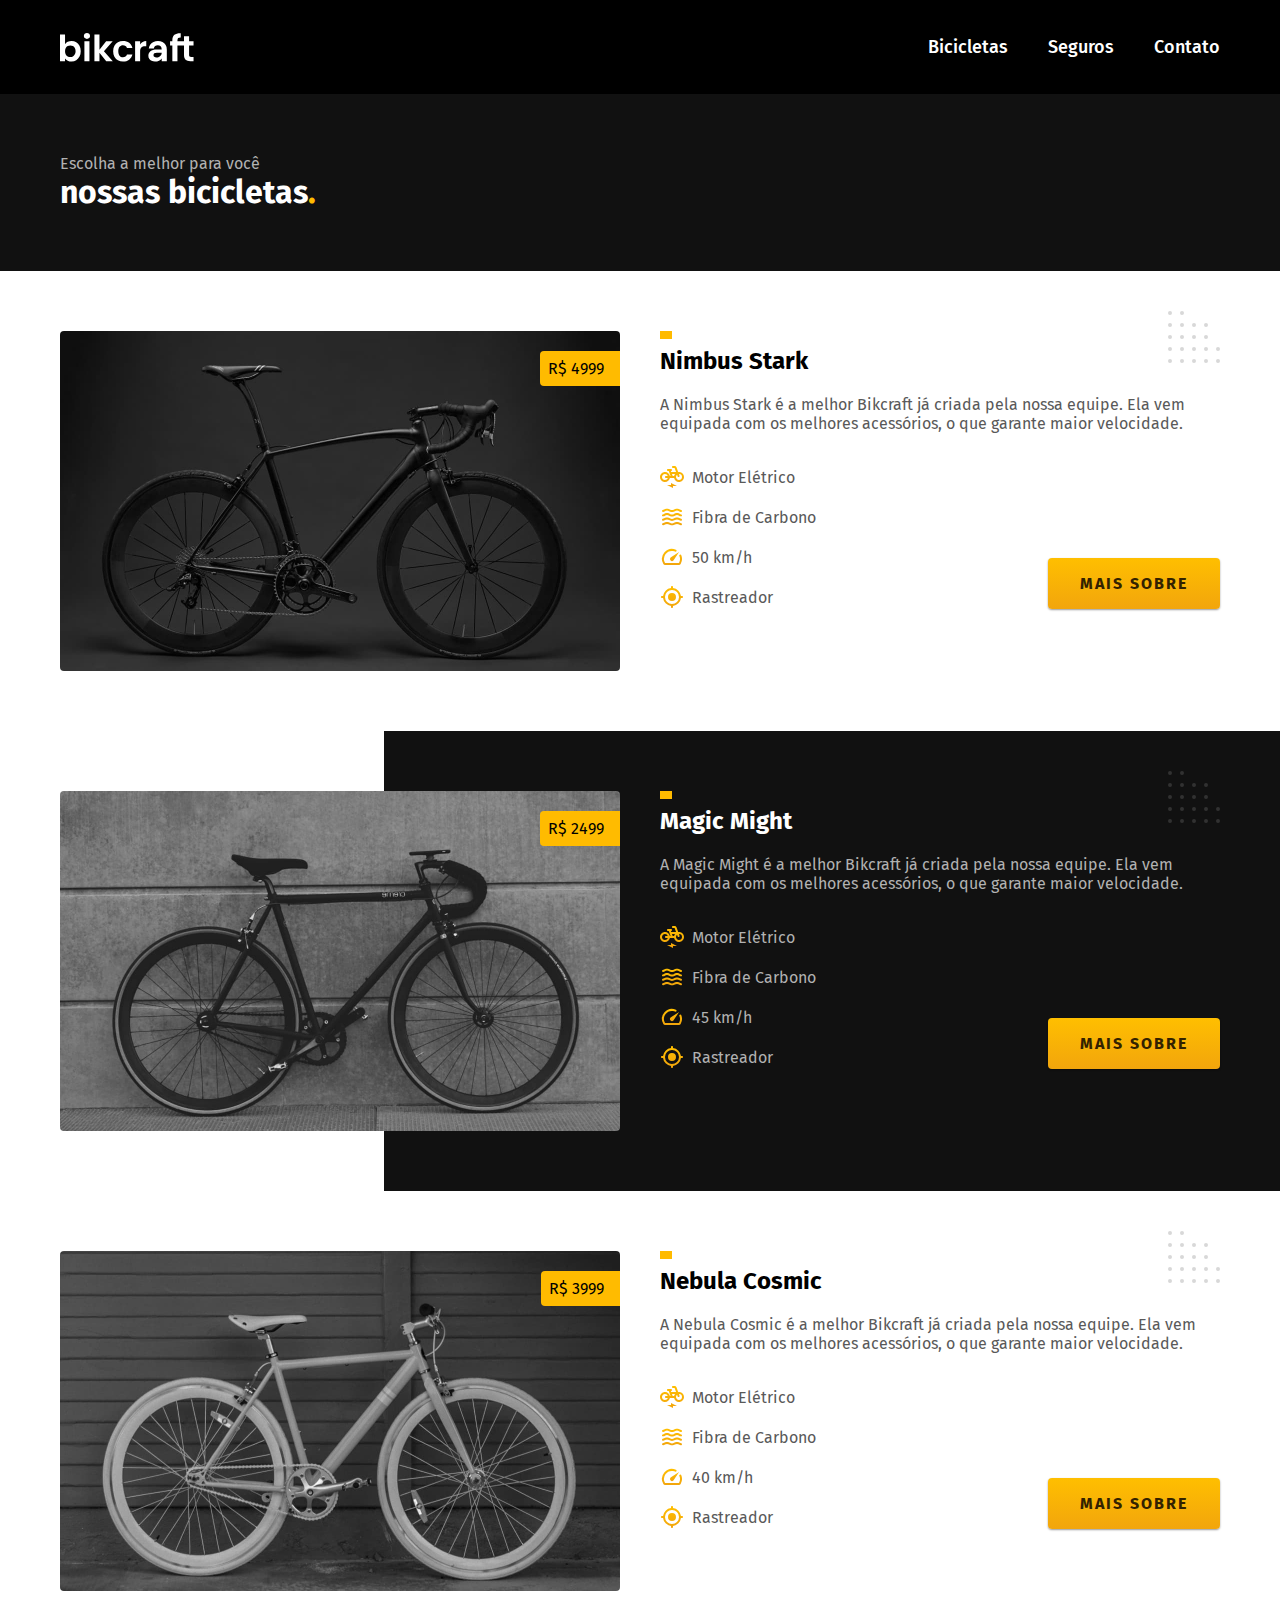
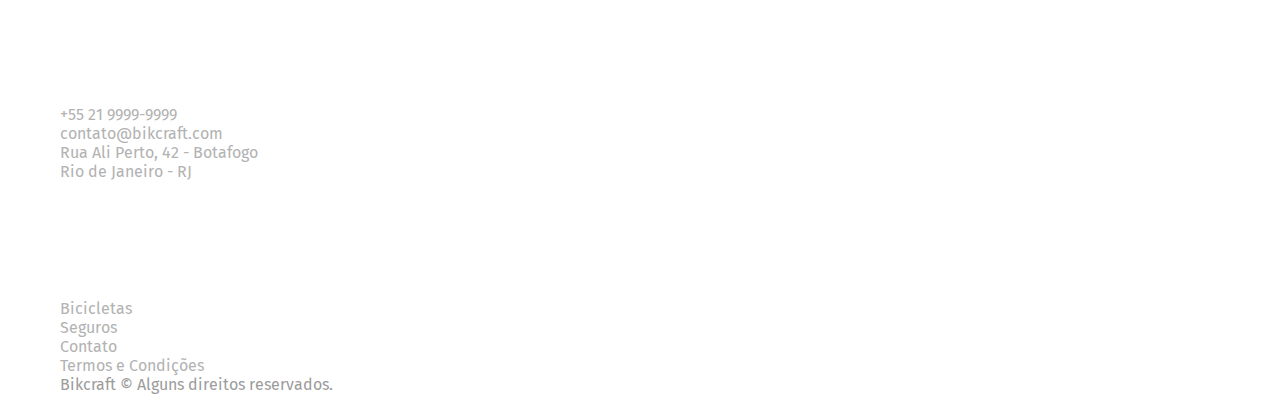
==== bicicletas.html @ 67ab9c45 "tudo" ====
<!DOCTYPE html>
<html lang="pt-br">

<head>
  <meta charset="UTF-8">
  <meta http-equiv="X-UA-Compatible" content="IE=edge">
  <meta name="viewport" content="width=device-width, initial-scale=1.0">
  <meta name="description" content="Bicicletas elétricas de alta precisão e qualidade,  feitas sob medida para o cliente. Explore o mundo na sua velocidade com a Bikcraft.">
  <link rel="icon" href="./img/favicon.svg" type="image/svg+xml">
  <link rel="preconnect" href="https://fonts.googleapis.com">
  <link rel="preconnect" href="https://fonts.gstatic.com" crossorigin>
  <link href="https://fonts.googleapis.com/css2?family=Fira+Sans:ital,wght@0,100;0,200;0,300;0,400;0,500;0,600;0,700;0,800;0,900;1,100;1,200;1,300;1,400;1,500;1,600;1,700;1,800;1,900&display=swap" rel="stylesheet">
  <link rel="preload" href="./css/style.css" as="style">
  <link rel="stylesheet" href="./css/style.css">
  <title>Bicicletas | Bikcraft</title>
</head>

<body id="bicicletas">
  <header class="header-bg">
    <div class="header container">
      <a href="./">
        <img src="./img/bikcraft.svg" alt="Bikcraft" width="136" height="32">
      </a>
      <nav aria-label="primaria">
        <ul class="header-menu font-1-m cor-0">
          <li><a href="./bicicletas.html">Bicicletas</a></li>
          <li><a href="./seguros.html">Seguros</a></li>
          <li><a href="./contato.html">Contato</a></li>
        </ul>
      </nav>
    </div>
  </header>

  <main>
    <div class="titulo-bg">
      <div class="container">
        <p class="font-2-l-b cor-5">Escolha a melhor para você</p>
        <h1 class="font-1-xxl cor-0">nossas bicicletas<span class="cor-p1">.</span></h1>
      </div>
    </div>


    <div class="bicicletas container">
      <div class="bicicletas-imagem">
        <img src="./img/bicicletas/nimbus.jpg" alt="Bicicleta preta">
        <span class="font-2-m cor-12">R$ 4999</span>
      </div>
      <div class="bicicletas-conteudo">
        <h2 class="font-1-xl">Nimbus Stark</h2>
        <p class="font-2-s cor-8">A Nimbus Stark é a melhor Bikcraft já criada pela nossa equipe. Ela vem equipada com os melhores acessórios, o que garante maior velocidade.</p>
        <ul class="font-1-m cor-8">
          <li><img src="./img/icones/eletrica.svg" alt=""><span>Motor Elétrico</span></li>
          <li><img src="./img/icones/carbono.svg" alt=""><span>Fibra de Carbono</span></li>
          <li><img src="./img/icones/velocidade.svg" alt=""><span>50 km/h</span></li>
          <li><img src="./img/icones/rastreador.svg" alt=""><span>Rastreador</span></li>
        </ul>
        <a class="botao seta" href="./bicicletas/nimbus.html">Mais Sobre</a>
      </div>
    </div>

    <div class="bicicletas-bg">
      <div class="bicicletas container">
        <div class="bicicletas-imagem">
          <img src="./img/bicicletas/magic.jpg" alt="Bicicleta preta">
          <span class="font-2-m cor-12">R$ 2499</span>
        </div>
        <div class="bicicletas-conteudo">
          <h2 class="font-1-xl cor-0">Magic Might</h2>
          <p class="font-2-s cor-5">A Magic Might é a melhor Bikcraft já criada pela nossa equipe. Ela vem equipada com os melhores acessórios, o que garante maior velocidade.</p>
          <ul class="font-1-m cor-5">
            <li><img src="./img/icones/eletrica.svg" alt=""><span>Motor Elétrico</span></li>
            <li><img src="./img/icones/carbono.svg" alt=""><span>Fibra de Carbono</span></li>
            <li><img src="./img/icones/velocidade.svg" alt=""><span>45 km/h</span></li>
            <li><img src="./img/icones/rastreador.svg" alt=""><span>Rastreador</span></li>
          </ul>
          <a class="botao seta" href="./bicicletas/magic.html">Mais Sobre</a>
        </div>
      </div>
    </div>


    <div class="bicicletas container">
      <div class="bicicletas-imagem">
        <img src="./img/bicicletas/nebula.jpg" alt="Bicicleta branca" width="1120" height="680">
        <span class="font-2-m cor-12">R$ 3999</span>
      </div>
      <div class="bicicletas-conteudo">
        <h2 class="font-1-xl">Nebula Cosmic</h2>
        <p class="font-2-s cor-8">A Nebula Cosmic é a melhor Bikcraft já criada pela nossa equipe. Ela vem equipada com os melhores acessórios, o que garante maior velocidade.</p>
        <ul class="font-1-m cor-8">
          <li><img src="./img/icones/eletrica.svg" alt=""><span>Motor Elétrico</span></li>
          <li><img src="./img/icones/carbono.svg" alt=""><span>Fibra de Carbono</span></li>
          <li><img src="./img/icones/velocidade.svg" alt=""><span>40 km/h</span></li>
          <li><img src="./img/icones/rastreador.svg" alt=""><span>Rastreador</span></li>
        </ul>
        <a class="botao seta" href="./bicicletas/nebula.html">Mais Sobre</a>
      </div>
    </div>

  </main>
  <footer class="footer-bg">
    <div class="footer container">
      <img src="./img/bikcraft.svg" alt="Bikcraft" width="136" height="32">
      <div class="footer-contato">
        <h3 class="font-2-l-b cor-0">Contato</h3>
        <ul class="font-2-m cor-5">
          <li><a href="tel: +5521966666">+55 21 9999-9999</a></li>
          <li><a href="mailto:contato@bikcraft.com">contato@bikcraft.com</a></li>
          <li>Rua Ali Perto, 42 - Botafogo</li>
          <li>Rio de Janeiro - RJ</li>
        </ul>
        <div class="footer-redes">
          <a href="./"><img src="./img/redes/instagram.svg" alt="Instagram" width="32" height="32"></a>
          <a href="./"><img src="./img/redes/facebook.svg" alt="Facebook" width="32" height="32"></a>
          <a href="./"><img src="./img/redes/youtube.svg" alt="Youtube" width="32" height="32"></a>
        </div>
      </div>
      <div class="footer-informacoes">
        <h3 class="font-2-l-b cor-0">Informações</h3>
        <nav>
          <ul class="font-1-m cor-5">
            <li><a href="./bicicletas.html">Bicicletas</a></li>
            <li><a href="./seguros.html">Seguros</a></li>
            <li><a href="./contato.html">Contato</a></li>
            <li><a href="./termos.html">Termos e Condições</a></li>
          </ul>
        </nav>
      </div>
      <p class="font-2-m cor-6 footer-copy">Bikcraft © Alguns direitos reservados.</p>
    </div>
  </footer>

  <script src="./js/script.js"></script>
</body>

</html>
---- css/style.css ----
@import "./global/global.css";
@import "./utilidades/tipografia.css";
@import "./global/header.css";
@import "./global/footer.css";
@import "./home/introducao.css";
@import "./home/tecnologia.css";
@import "./home/parceiros.css";
@import "./home/depoimento.css";
@import "./utilidades/componentes.css";
@import "./utilidades/cores.css";
@import "./utilidades/formulario.css";
@import "./bicicleta/bicicleta.css";
@import "./bicicleta/seguro.css";
@import "./bicicletas/bicicletas-lista.css";
@import "./bicicletas/bicicletas.css";
@import "./seguros/seguros.css";
@import "./seguros/perguntas.css";
@import "./seguros/vantagens.css";
@import "./termos/termos.css";
@import "./contato/contato.css";
@import "./contato/lojas.css";
@import "./orcamento/orcamento.css";
---- css/style.css ----
@import "./global/global.css";
@import "./utilidades/tipografia.css";
@import "./global/header.css";
@import "./global/footer.css";
@import "./home/introducao.css";
@import "./home/tecnologia.css";
@import "./home/parceiros.css";
@import "./home/depoimento.css";
@import "./utilidades/componentes.css";
@import "./utilidades/cores.css";
@import "./utilidades/formulario.css";
@import "./bicicleta/bicicleta.css";
@import "./bicicleta/seguro.css";
@import "./bicicletas/bicicletas-lista.css";
@import "./bicicletas/bicicletas.css";
@import "./seguros/seguros.css";
@import "./seguros/perguntas.css";
@import "./seguros/vantagens.css";
@import "./termos/termos.css";
@import "./contato/contato.css";
@import "./contato/lojas.css";
@import "./orcamento/orcamento.css";
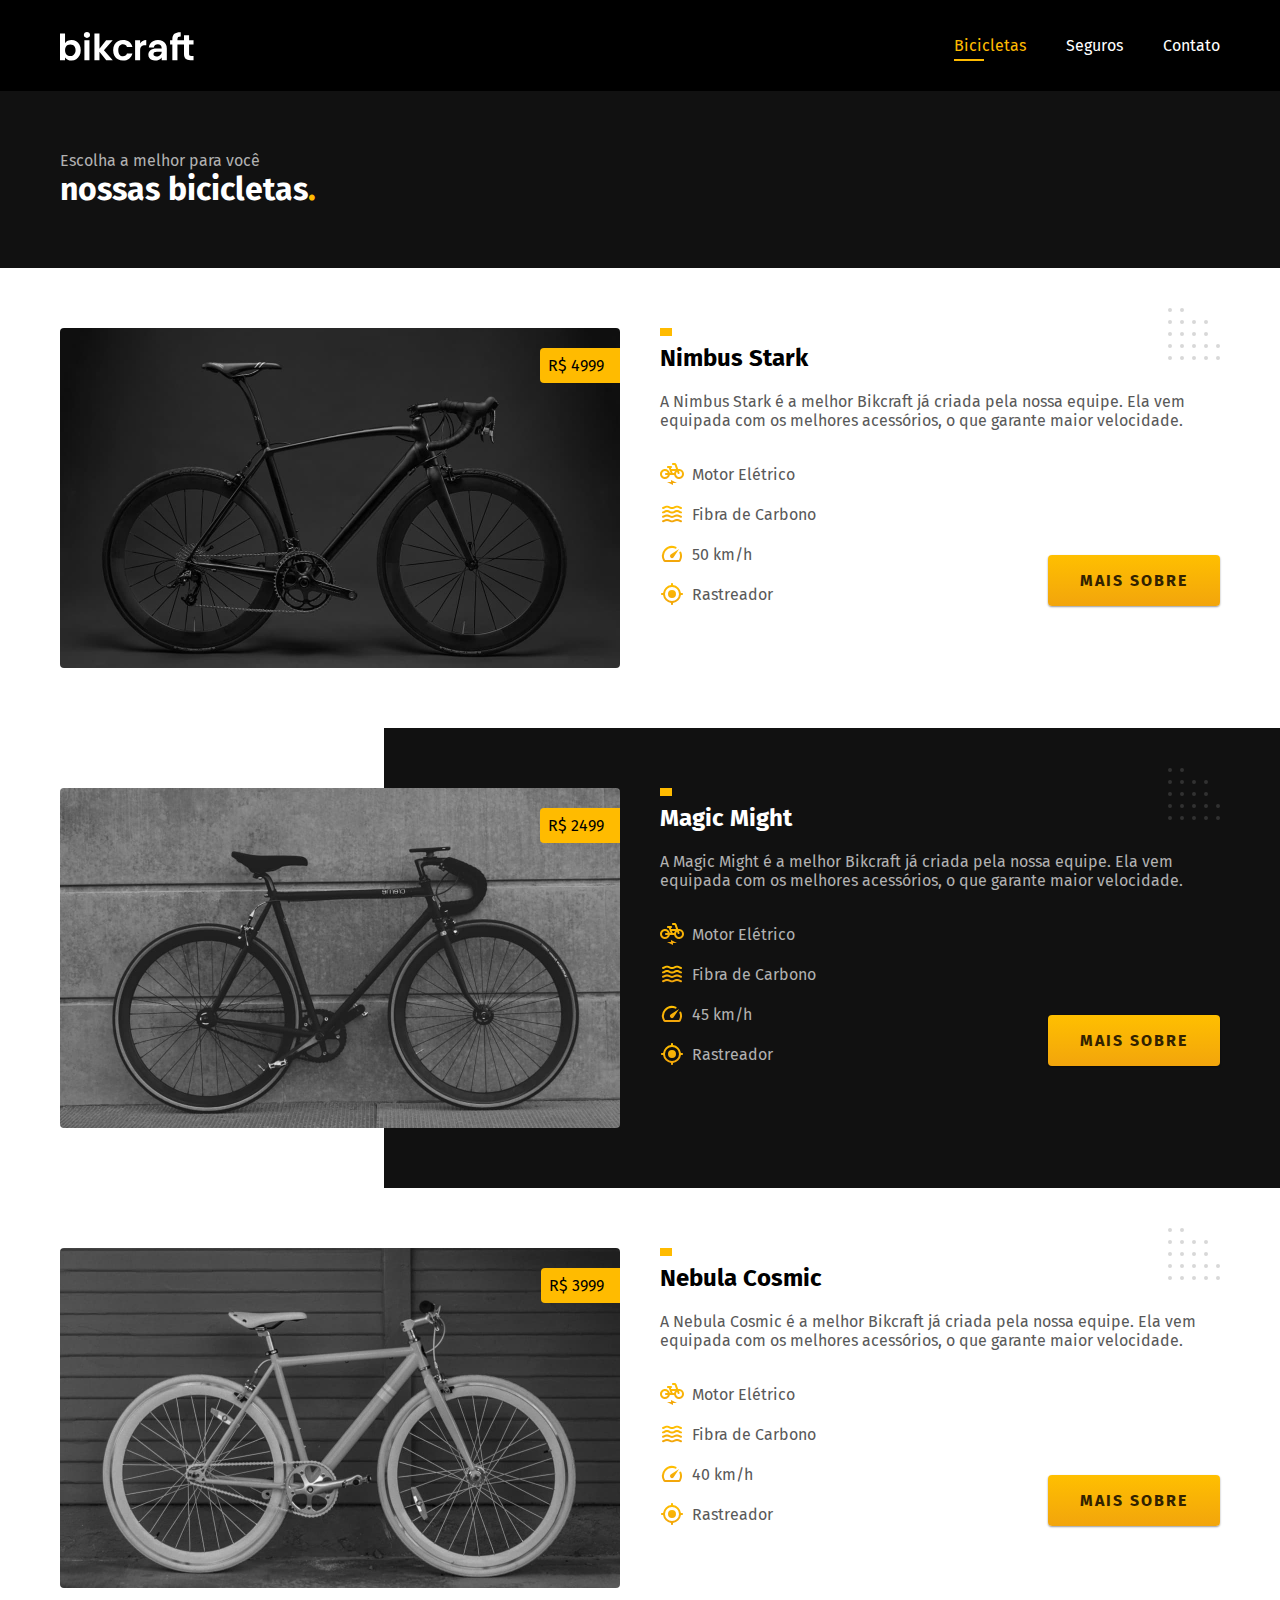
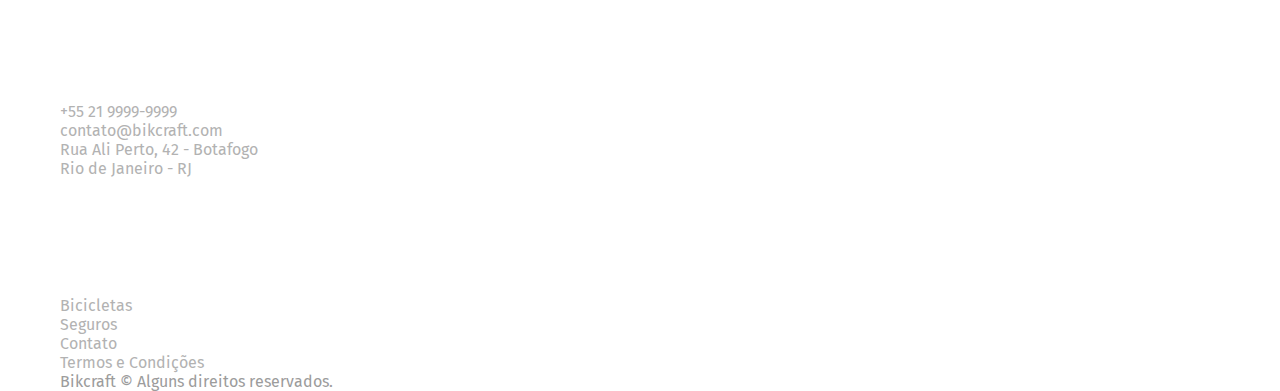
==== commit c5f473ef: "js finalizado" ====
--- a/bicicletas.html
+++ b/bicicletas.html
@@ -13,6 +13,7 @@
   <link rel="preload" href="./css/style.css" as="style">
   <link rel="stylesheet" href="./css/style.css">
   <title>Bicicletas | Bikcraft</title>
+  <script>document.documentElement.classList.add('js')</script>
 </head>
 
 <body id="bicicletas">
@@ -33,14 +34,14 @@
 
   <main>
     <div class="titulo-bg">
-      <div class="container">
+      <div data-anime="600" class="container fadeInLeft">
         <p class="font-2-l-b cor-5">Escolha a melhor para você</p>
         <h1 class="font-1-xxl cor-0">nossas bicicletas<span class="cor-p1">.</span></h1>
       </div>
     </div>
 
 
-    <div class="bicicletas container">
+    <div data-anime="650" class="bicicletas container">
       <div class="bicicletas-imagem">
         <img src="./img/bicicletas/nimbus.jpg" alt="Bicicleta preta">
         <span class="font-2-m cor-12">R$ 4999</span>
@@ -58,7 +59,7 @@
       </div>
     </div>
 
-    <div class="bicicletas-bg">
+    <div data-anime="700" class="bicicletas-bg">
       <div class="bicicletas container">
         <div class="bicicletas-imagem">
           <img src="./img/bicicletas/magic.jpg" alt="Bicicleta preta">
@@ -79,7 +80,7 @@
     </div>
 
 
-    <div class="bicicletas container">
+    <div data-anime="750" class="bicicletas container">
       <div class="bicicletas-imagem">
         <img src="./img/bicicletas/nebula.jpg" alt="Bicicleta branca" width="1120" height="680">
         <span class="font-2-m cor-12">R$ 3999</span>
@@ -130,6 +131,7 @@
     </div>
   </footer>
 
+  <script src="./js/plugins/simple-anime.js"></script>
   <script src="./js/script.js"></script>
 </body>
 
--- a/css/style.css
+++ b/css/style.css
@@ -9,6 +9,7 @@
 @import "./utilidades/componentes.css";
 @import "./utilidades/cores.css";
 @import "./utilidades/formulario.css";
+@import "./utilidades/animacao.css";
 @import "./bicicleta/bicicleta.css";
 @import "./bicicleta/seguro.css";
 @import "./bicicletas/bicicletas-lista.css";
--- a/css/style.css
+++ b/css/style.css
@@ -9,6 +9,7 @@
 @import "./utilidades/componentes.css";
 @import "./utilidades/cores.css";
 @import "./utilidades/formulario.css";
+@import "./utilidades/animacao.css";
 @import "./bicicleta/bicicleta.css";
 @import "./bicicleta/seguro.css";
 @import "./bicicletas/bicicletas-lista.css";
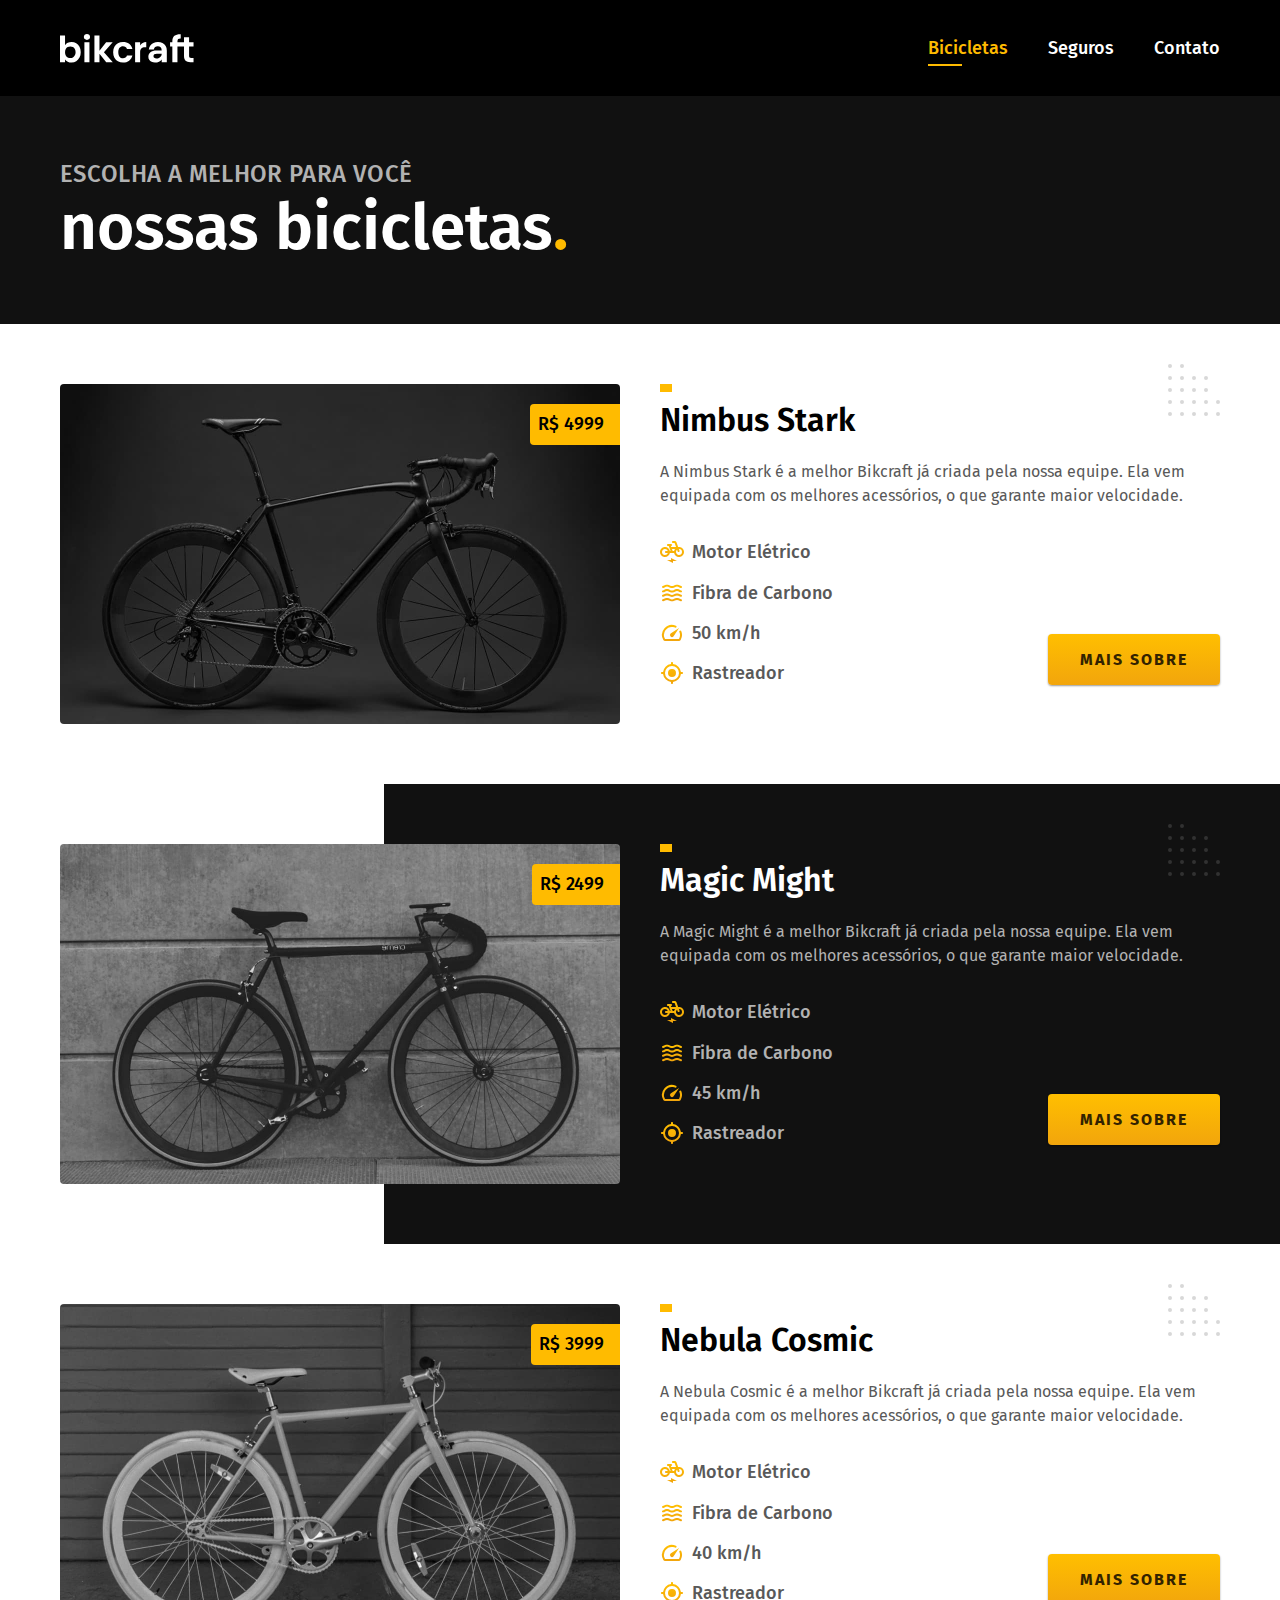
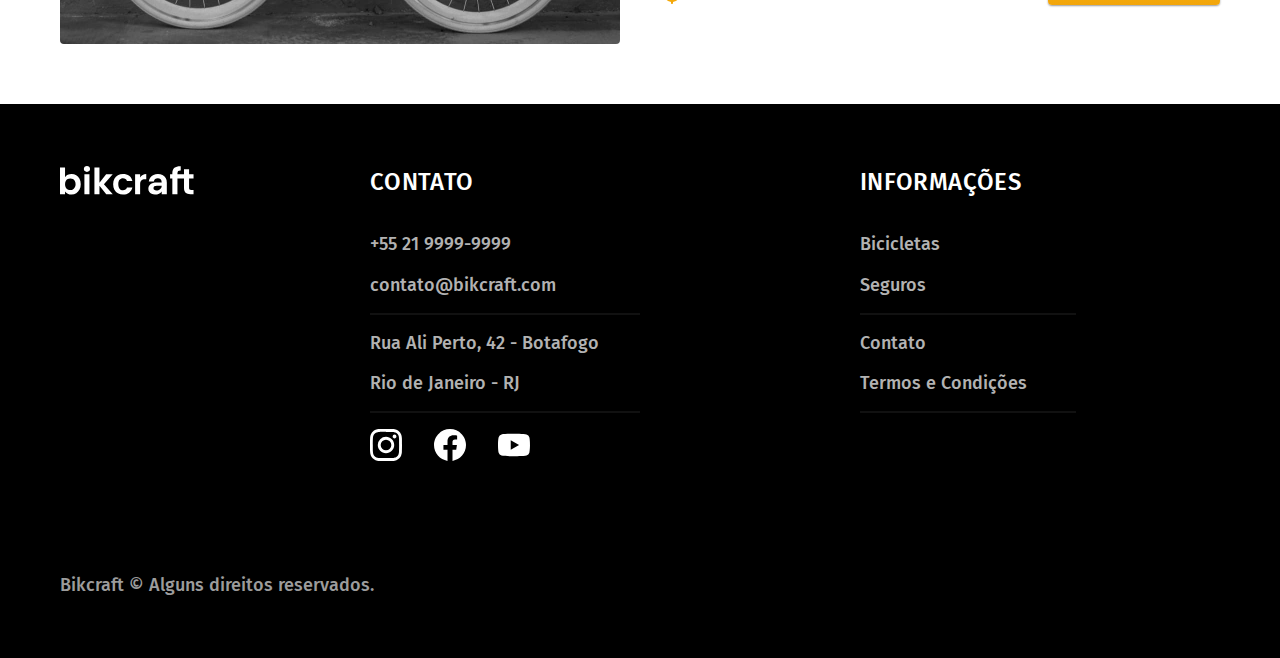
==== commit 3f745a29: "Pronto para producao" ====
--- a/bicicletas.html
+++ b/bicicletas.html
@@ -10,8 +10,8 @@
   <link rel="preconnect" href="https://fonts.googleapis.com">
   <link rel="preconnect" href="https://fonts.gstatic.com" crossorigin>
   <link href="https://fonts.googleapis.com/css2?family=Fira+Sans:ital,wght@0,100;0,200;0,300;0,400;0,500;0,600;0,700;0,800;0,900;1,100;1,200;1,300;1,400;1,500;1,600;1,700;1,800;1,900&display=swap" rel="stylesheet">
-  <link rel="preload" href="./css/style.css" as="style">
-  <link rel="stylesheet" href="./css/style.css">
+  <link rel="preload" href="./css/style.min.css" as="style">
+  <link rel="stylesheet" href="./css/style.min.css">
   <title>Bicicletas | Bikcraft</title>
   <script>document.documentElement.classList.add('js')</script>
 </head>
--- a/css/style.min.css
+++ b/css/style.min.css
@@ -0,0 +1 @@
+body{margin:0;font-family:"Fira Sans",sans-serif}blockquote,dd,h1,h2,h3,h4,h5,li,p,ul{margin:0;padding:0}img{max-width:100%;height:auto;display:block}ul{list-style:none}a{color:inherit;text-decoration:none}button{border:none}.font-1-xs{font:500 0.75rem/1.35 "Fira sans",sans-serif}.font-2-xs{font:400 0.875rem/1.43 "Fira sans",sans-serif}.font-1-s{font:500 1rem/1.5 "Fira sans",sans-serif}.font-2-s{font:400 1rem/1.5 "Fira sans",sans-serif}.font-1-m,.font-1-m-b{font:500 1.125rem/1.35 "Fira sans",sans-serif}.font-1-m-b{font-weight:600}.font-2-m{font:500 1.125rem/1.35 "Fira sans",sans-serif}.font-1-l{font:500 1.5rem/1.5 "Fira sans",sans-serif}.font-2-l,.font-2-l-b{font:400 1.5rem/1.5 "Fira sans",sans-serif}.font-2-l-b{font-weight:500;letter-spacing:.015em;text-transform:uppercase}.font-1-xl{font:600 2rem/1.25 "Fira sans",sans-serif}.font-2-xl{font:500 2rem/1.25 "Fira sans",sans-serif}.font-1-xxl{font:600 4rem/1.125 "Fira sans",sans-serif}@media (max-width:1200px){.font-1-xxl{font-size:3rem}.font-2-l{font-size:1.125rem}.font-2-l-b{font-size:1.125rem}}@media (max-width:800px){.font-1-xxl{font-size:2rem}.font-1-xl,.font-2-xl{font-size:1.5rem}}.header-bg{background-color:var(--cor-12)}.header{display:flex;flex-wrap:wrap;gap:20px;justify-content:space-between;align-items:center;box-sizing:border-box;padding:20px;max-width:1200px;margin-left:auto;margin-right:auto}.header-menu{display:flex;flex-wrap:wrap;gap:40px}.header-menu a{display:inline-block;padding:16px 0;position:relative}.header-menu a:after{content:"";width:0;height:2px;display:block;background-color:var(--cor-p1);margin-top:4px;position:absolute}.header-menu a:hover:after{width:35%;transition:ease-in-out .3s;color:var(--cor-p1)}.header-menu a.ativo,.header-menu a.ativo::after,.header-menu a:hover:after{width:65%;transition:ease-in-out .3s;color:var(--cor-p1)}.header-menu a:hover{transition:ease-in-out .5s;color:var(--cor-p1)}@media (max-width:800px){.header-menu{gap:20px}.header-menu a{background-color:var(--cor-11);padding:12px 16px;border-radius:4px}.header-menu a:hover{background-color:var(--cor-10)}.header a::after{display:none}}@media (max-width:600px){.header-menu{gap:12px}.header-menu a{background-color:var(--cor-11);padding:8px 12px;font-size:14px}}.footer-bg{background-color:var(--cor-12)}.footer{display:grid;grid-template-columns:3fr 5fr 4fr;gap:40px;padding-top:60px;padding-bottom:60px}.footer h3{margin-bottom:32px}.footer-contato{margin-bottom:32px}.footer li{margin-bottom:16px}.footer li:nth-child(even):after{content:"";display:block;width:60%;height:2px;background:var(--cor-11);margin-top:16px}.footer-redes{display:flex;gap:32px}.footer a:hover{color:var(--cor-0)}.footer-copy{grid-column:1/-1;margin-top:40px}@media (max-width:800px){.footer>img{display:none}.footer{grid-template-columns:1fr 1fr}}@media (max-width:600px){.footer{grid-template-columns:1fr;gap:60px}.footer-copy{margin-top:0}}.introducao-bg{background:var(--cor-12) url("../img/dec/bottom-left.svg") no-repeat bottom 140px left 60px;box-shadow:inset 0 -120px var(--cor-0)}.introducao{display:grid;grid-template-columns:1fr 1fr;gap:0 40px}.introducao-conteudo{align-self:end;padding-bottom:200px}.introducao img{width:100%;height:100%;object-fit:cover;border-radius:4px}.introducao h1{margin-bottom:20px}.introducao p{margin-bottom:20px}@media (max-width:800px){.introducao-bg{background-color:var(--cor-11);padding-top:40px;box-shadow:inset 0 -60px var(--cor-0)}.introducao{grid-template-columns:1fr;gap:32px}.introducao-conteudo{padding-bottom:0}.introducao h1{margin-bottom:16px}introducao img{height:300px;width:100%}}.tecnologia-bg{background-color:var(--cor-11);box-shadow:inset 0 80px var(--cor-0),inset 0 -60px var(--cor-0)}.tecnologia{display:grid;grid-template-columns:1fr 1fr;gap:40px}.tecnologia-imagem img{width:100%;height:100%;object-fit:cover;object-position:left;border-radius:4px}.tecnologia-conteudo{padding-top:160px;padding-bottom:160px}.tecnologia-conteudo>span{display:block;margin-bottom:20px}.tecnologia-conteudo>h2{margin-bottom:32px}.tecnologia-conteudo>p{margin-bottom:20px}.tecnologia a{margin-bottom:80px}.tecnologia-vantagens{display:flex;gap:40px}.tecnologia-vantagens h3{margin-bottom:8px;width:max-content}.tecnologia-vantagens img{width:24px;margin-bottom:8px}@media (max-width:800px){.tecnologia-bg{box-shadow:initial}.tecnologia{grid-template-columns:1fr}.tecnologia-conteudo{padding-top:60px;padding-bottom:60px}.tecnologia-imagem{display:none}.tecnologia a{margin-bottom:60px}}@media (max-width:600px){.tecnologia-vantagens{flex-direction:column}}.parceiros{padding-top:60px;padding-bottom:120px}.parceiros h2{margin-bottom:60px}.parceiros ul{padding:0 20px;display:grid;grid-template-columns:1fr 1fr 1fr 1fr;max-width:1400px;margin-left:auto;margin-right:auto}.parceiros li{display:flex;padding:32px;border-left:2px solid var(--cor-2)}.parceiros img{margin:auto}.parceiros li:first-child,.parceiros li:nth-child(5){border-left:none}.parceiros li:nth-child(n+5){border-top:2px solid var(--cor-2)}@media (max-width:800px){.parceiros{padding-bottom:60px}.parceiros h2{margin-bottom:20px}.parceiros ul{display:grid;grid-template-columns:1fr 1fr}.parceiros li{padding:20px}.parceiros li:nth-child(n+3){border-top:2px solid var(--cor-2)}.parceiros li:nth-child(odd){border-left:none}}.depoimento{display:grid;grid-template-columns:1fr 1fr;background-color:var(--cor-p1);overflow:hidden}.depoimento img{width:100%;height:100%;object-fit:cover}.depoimento-conteudo{padding:40px 40px 80px 80px;align-self:end}.depoimento-conteudo p{font-style:italic;margin-bottom:24px;max-width:29ch;position:relative;line-height:1.5}.depoimento p::before{content:"“";font-size:5rem;color:var(--cor-p2);position:absolute;left:-40px;top:-30px}.depoimento p::after{content:"”";font-size:5rem;color:var(--cor-p2);position:absolute;bottom:-44px}@media (max-width:800px){.depoimento{grid-template-columns:1fr;text-align:center}.depoimento img{max-height:200px}.depoimento-conteudo{padding:40px 20px;justify-self:center}}.container{box-sizing:border-box;max-width:1200px;padding-left:20px;padding-right:20px;margin-left:auto;margin-right:auto}.botao{padding:16px 32px;display:inline-block;background:linear-gradient(#ffbf00,#f2a50c);border-radius:4px;text-transform:uppercase;font-weight:700;letter-spacing:2px;color:#320;box-shadow:0 1px 2px rgba(0,0,0,.4);max-width:max-content;cursor:pointer}.botao:hover{background:linear-gradient(#d39e00,#f1a100)}.botao.secundario{background:var(--cor-10);color:var(--cor-2)}@media (max-width:600px){.botao{padding:12px 16px;font-size:1rem}}.link{display:inline-block;color:var(--cor-p1);font:600 1.5rem/1.5 "Fira sans",sans-serif;text-transform:uppercase}.link::after{content:"";display:block;width:100%;height:4px;background-color:currentColor}.link:hover{color:var(--cor-0)}.titulo-bg{padding-top:60px;padding-bottom:60px;background-color:var(--cor-11)}.titulo p{margin-bottom:4px}@media (max-width:800px){.titulo{padding-top:40px;padding-bottom:40px}.titulo p{font-size:1rem;text-transform:lowercase;font-weight:400}}:root{--cor-0:#ffffff;--cor-1:#f7f7f7;--cor-2:#ededed;--cor-3:#dedede;--cor-4:#cccccc;--cor-5:#b2b2b2;--cor-6:#9c9c9c;--cor-7:#717171;--cor-8:#595959;--cor-9:#404040;--cor-10:#2e2e2e;--cor-11:#111111;--cor-12:#000000;--cor-p1:#ffbb00;--cor-p2:#e4a30b;--cor-p3:#a66f00;--cor-p4:#664400;--cor-p5:#332200}.cor-0{color:var(--cor-0)}.cor-1{color:var(--cor-1)}.cor-2{color:var(--cor-2)}.cor-3{color:var(--cor-3)}.cor-4{color:var(--cor-4)}.cor-5{color:var(--cor-5)}.cor-6{color:var(--cor-6)}.cor-7{color:var(--cor-7)}.cor-8{color:var(--cor-8)}.cor-9{color:var(--cor-9)}.cor-10{color:var(--cor-9)}.cor-11{color:var(--cor-11)}.cor-12{background-color:var(--cor-12)}.cor-p1{color:var(--cor-p1)}.cor-p2{color:var(--cor-p2)}.cor-p3{color:var(--cor-p3)}.cor-p4{color:var(--cor-p4)}.cor-p5{color:var(--cor-p5)}.form{display:grid;grid-template-columns:1fr 1fr;gap:20px}.form label{display:block;margin-bottom:4px;font-weight:400}.form input[type=email],.form input[type=text],.form textarea{padding:8px;border:1px solid var(--cor-1);background-color:var(--cor-1);border-radius:4px;width:100%;box-sizing:border-box}.form input[type=email]:focus,.form input[type=text]:focus,.form textarea:focus{outline:0;border-color:var(-ccor-p1);background:var(--cor-0);box-shadow:0 0 0 2px #fea}.form .col-2{grid-column:span 2}@media (max-width:600px){.form{grid-template-columns:1fr}.form .col-2{grid-column:1}}.js .fadeInLeft{transform:translate3d(-60px,0,0)}.js .fadeInDown{transform:translate3d(0,-60px,0)}.js [data-anime]{opacity:0}.js .anime{opacity:1;transform:none;transition:transform .8s,opacity .8s}.bicicleta-bg{background-color:var(--cor-11)}.bicicleta{display:grid;grid-template-columns:1fr 1fr;align-items:start;gap:40px;padding-top:60px;padding-bottom:60px;background:url("../img/dec/bottom-left.svg") no-repeat bottom 40px left}#bicicleta .titulo p{text-transform:uppercase}.bicicleta-imagens{display:flex;flex-wrap:wrap;gap:20px}.bicicleta-imagens img{border-radius:4px;flex:1;min-width:200px}.bicicleta-imagens img:first-child{min-width:100%}.bicicleta-conteudo>p{margin-bottom:32px}.bicicleta-comprar{display:grid;grid-template-columns:max-content auto;align-items:center;justify-items:start;gap:8px 12px;margin-bottom:40px}.bicicleta-comprar a{grid-row:span 2}.bicicleta-comprar span{display:flex;background-color:var(--cor-12);padding:4px 8px;border-radius:4px;gap:8px}.bicicleta-conteudo h2{text-transform:uppercase;letter-spacing:.015em;margin-bottom:12px}.bicicleta-ficha,.bicicleta-informacoes{padding:32px;background-color:var(--cor-12);border-radius:4px}.bicicleta-informacoes{margin-bottom:40px;display:grid;grid-template-columns:1fr 1fr;gap:32px}.bicicleta-informacoes img{width:24px;margin-bottom:8px}.bicicleta-informacoes h3{margin-bottom:8px}.bicicleta-ficha li{padding:4px 0;display:flex;justify-content:space-between}.bicicleta-ficha li:not(:first-child){border-top:1px solid var(--cor-11)}@media (max-width:800px){.bicicleta{grid-template-columns:1fr;padding:40px 0 40px 0}.titulo-bg{padding-bottom:0}}@media (max-width:400px){.bicicleta-informacoes{grid-template-columns:1fr}.bicicleta-comprar{grid-template-columns:1fr}}.seguro-bg{background-color:var(--cor-11);box-shadow:inset 0 120px var(--cor-0),inset 0 120px var(--cor-12)}.seguro{display:grid;grid-template-columns:1fr 1fr;gap:40px;padding-bottom:32px}.seguro-imagem img{width:100%;height:100%;object-fit:cover;border-radius:4px}.seguro-conteudo{padding-top:180px;padding-bottom:180px}.seguro h2{margin-bottom:20px}.seguro p{margin-bottom:24px}@media (max-width:800px){.seguro-bg{box-shadow:inset 0 -60px var(--cor-12)}.seguro{grid-template-columns:1fr}.seguro-conteudo{grid-row:1;padding-top:40px;padding-bottom:0}.seguro-imagem{height:200px}}.bicicletas-lista{padding-top:60px;padding-bottom:120px}.bicicletas-lista h2{margin-bottom:40px}.bicicletas-lista ul{display:flex;max-width:1400px;gap:40px;padding:0 20px 20px 0;padding-left:20px;padding-right:20px;margin-left:auto;margin-right:auto;overflow-x:auto}#bicicleta .bicicletas-lista ul{padding:0 0 20px 0}.bicicletas-lista li{flex:1;min-width:280px}.bicicletas-lista a{display:block}.bicicletas-lista img{border-radius:4px;margin-bottom:16px}.bicicletas-lista li span{padding-left:20px}.bicicletas-lista h3{display:flex;align-items:center;margin-bottom:8px}.bicicletas-lista h3::before{content:"";display:inline-block;width:12px;height:8px;margin-right:8px;background-color:var(--cor-p1);transition:ease-in-out .3s}.bicicletas-lista a:hover h3::before{width:24px}.bicicletas-lista a:hover span{color:var(--cor-p1)}@media (max-width:800px){.bicicletas-lista{padding-bottom:60px}.bicicletas-lista ul{gap:20px}}.bicicletas-bg{background:linear-gradient(to right,var(--cor-0) 30%,var(--cor-11) 0)}.bicicletas{display:grid;grid-template-columns:1fr 1fr;gap:40px;padding-top:60px;padding-bottom:60px;background:url("../img/dec/top-right.svg") no-repeat top 40px right 20px}.bicicletas-imagem{display:grid}.bicicletas-imagem img{grid-area:1/1;border-radius:4px}.bicicletas-imagem span{grid-area:1/1;place-self:start end;margin-top:20px;display:inline-block;background-color:var(--cor-p1);padding:8px 16px 8px 8px;border-radius:4px 0 0 4px}.bicicletas-conteudo{display:grid;grid-template-columns:1fr auto;align-content:start}.bicicletas-conteudo h2,.bicicletas-conteudo p{grid-column:1/-1}.bicicletas h2{margin-bottom:20px}.bicicletas h2::before{content:"";display:block;width:12px;height:8px;background-color:var(--cor-p1);margin-bottom:8px}.bicicletas p{margin-bottom:32px}.bicicletas a{place-self:end}.bicicletas li{display:flex;align-items:center}.bicicletas ul{display:grid;gap:16px}.bicicletas-conteudo img{width:24px;margin-right:8px}@media (max-width:800px){.bicicletas-bg{background:var(--cor-11)}.bicicletas{grid-template-columns:1fr;gap:20px;padding-top:40px;padding-bottom:40px}}@media (max-width:600px){.bicicletas-conteudo{grid-template-columns:1fr}.bicicletas ul{font-size:1rem;grid-template-columns:1fr 1fr;margin-bottom:32px}.bicicletas a{place-self:start}}.seguros-bg{background:var(--cor-11) url("../img/dec/bottom-left.svg") no-repeat bottom 40px left 20px}.seguros{padding-top:60px;padding-bottom:60px;display:grid;grid-template-columns:1fr 1fr;gap:40px;align-items:center}#seguros .seguros{padding-top:0}.seguros h2{grid-column:1/-1}.seguros-item{display:grid;grid-template-columns:1fr auto;padding:32px 32px 32px 60px;border-radius:4px;background-color:var(--cor-12)}.seguros-item h3{margin-bottom:40px}.seguros-item span{grid-column:2;display:block;text-align:right}.seguros-item ul{grid-column:1/-1;margin-bottom:32px}.seguros-item li+li{margin-top:20px}.seguros-item li{display:flex;align-items:center;position:relative}.seguros-item li::before{content:"";position:absolute;left:-21px;width:13px;height:9px;background-image:url("../img/icones/lista.svg")}.seguros-item a{grid-column:1/-1}@media (max-width:800px){.seguros-bg{background:var(--cor-11)}.seguros{grid-template-columns:1fr}}.perguntas{padding-bottom:120px;padding-top:120px}.perguntas h2{margin-bottom:60px}.perguntas dl>div{padding:20px;border-radius:4px}.perguntas dl>div:nth-child(odd){background-color:var(--cor-1)}.perguntas button{display:grid;grid-template-columns:auto 1fr auto;align-items:center;gap:8px;cursor:pointer;background:0 0;width:100%;text-align:left}.perguntas button::before{content:"";display:inline-block;width:12px;height:8px;background-color:var(--cor-p1)}.perguntas button::after{content:"";display:inline-block;width:14px;height:6px;background:url("../img/icones/seta-abrir.svg");transition:.3s}.perguntas button[aria-expanded=true]::after{transform:rotate(180deg)}.js .perguntas dd{display:none}.js .perguntas dd.ativa{display:block}.perguntas dd{padding-left:20px;padding-top:16px;max-width:80ch}@media (max-width:800px){.perguntas{padding-top:60px;padding-bottom:60px}.perguntas h2{padding-bottom:40px}}.vantagens-bg{background:url("../img/dec/bottom-right.svg") no-repeat bottom 40px right 20px,var(--cor-12)}.vantagens{padding-top:120px;padding-bottom:120px}.vantagens h2{margin-bottom:60px}.vantagens ul{display:grid;grid-template-columns:repeat(auto-fit,minmax(300px,max-content));gap:40px 80px}.vantagens h3,.vantagens img{margin-bottom:8px}@media (max-width:800px){.vantagens-bg{background:var(--cor-12)}.vantagens{padding-top:60px;padding-bottom:60px}.vantagens h2{margin-bottom:40px}.vantagens ul{gap:20px}}.termos{padding-top:80px;padding-bottom:80px}.termos h2{margin-bottom:20px}.termos p+h2{margin-top:40px}.termos p{margin-bottom:24px;max-width:75ch}#contato{background:linear-gradient(var(--cor-11) 600px,var(--cor-1) 0)}.contato{display:grid;grid-template-columns:5fr 7fr}.contato-dados,.contato-formulario{padding:60px;box-shadow:0 1px 2px rgba(0,0,0,.1)}.contato-formulario{border-radius:0 5px 5px 0;background:var(--cor-0) url("../img/dec/bottom-right.svg") no-repeat bottom 20px right 20px}.contato-dados{background-color:var(--cor-12);border-radius:5px 0 0 5px}.contato-dados h2{margin-bottom:60px}.contato-endereco{margin-bottom:32px;padding-left:28px;background:url("../img/icones/local.svg") no-repeat 0 2px}.contato-endereco p{margin-bottom:8px}.contato-meios a{display:block;max-width:max-content;margin-bottom:8px;padding-left:28px}.contato-meios a:hover{color:var(--cor-0)}.contato-meios a:nth-child(1){background:url("../img/icones/email.svg") no-repeat 0 2px}.contato-meios a:nth-child(2){margin-bottom:32px}.contato-meios a:nth-child(3){margin-bottom:60px;background:url("../img/icones/telefone.svg") no-repeat 0 2px}.contato-redes{display:flex;gap:32px;padding-left:28px}@media (max-width:800px){.contato{grid-template-columns:1fr}.contato-dados,.contato-formulario{padding:20px}.contato-dados{border-radius:5px 5px 0 0;background:var(--cor-12)}.contato-formulario{border-radius:0 0 5px 5px}.contato-dados h2{margin-bottom:32px}.contato-meios a:nth-child(3){margin-bottom:32px}.contato-redes{margin-bottom:12px}}.lojas{display:grid;grid-template-columns:1fr 1fr;gap:0 40px;padding-top:120px;padding-bottom:120px}.lojas img{border-radius:4px 4px 0 0}.lojas h2{grid-column:1/-1;margin-bottom:60px}.lojas-item{border-radius:4px;box-shadow:0 1px 2px rgba(0,0,0,.1);background:var(--cor-0)}.lojas-conteudo{display:grid;grid-template-columns:1fr 1fr;gap:32px 16px;padding:32px}.lojas-conteudo h3,.lojas-tempo{grid-column:1/-1}.lojas-dados{display:grid;gap:8px;border-left:2px solid var(--cor-2);padding-left:12px;justify-items:start}.lojas-tempo{display:flex;gap:8px;align-items:center}@media (max-width:800px){.lojas{gap:20px;padding-top:60px;padding-bottom:60px}.lojas h2{margin-bottom:32px}.lojas-conteudo{grid-template-columns:1fr}}@media (max-width:600px){.lojas{grid-template-columns:1fr}}#orcamento{background-image:linear-gradient(var(--cor-11) 700px,var(--cor-1) 0)}.orcamento{display:grid;grid-template-columns:5fr 7fr;padding-bottom:120px}.orcamento h2{text-transform:uppercase;display:flex;align-items:center;position:relative}.orcamento h2::before{content:"";display:inline-block;width:4px;height:8px;background-color:var(--cor-p1);margin-right:8px;position:absolute;left:-12px}.orcamento-dados,.orcamento-produto{padding:60px;box-shadow:0 1px 2px rgba(0,0,0,.1)}.orcamento-produto{border-radius:5px 0 0 5px;display:grid;grid-template-columns:1fr 1fr;align-content:start;gap:20px;background:var(--cor-12) url("../img/dec/bottom-left.svg") no-repeat bottom 20px left 20px}.orcamento-dados{border-radius:0 5px 5px 0;background:var(--cor-0) url("../img/dec/bottom-right.svg") no-repeat bottom 20px right 20px}.orcamento-conteudo h2,.orcamento-dados h2:nth-of-type(n+2){margin-top:20px}.orcamento-produto>*{grid-column:1/-1}.orcamento-produto>label{grid-column:initial}.orcamento-seguro{margin-top:20px}.orcamento-conteudo{display:none}[value=bikcraft]:checked~#orcamento-bikcraft,[value=seguro]:checked~#orcamento-seguro{display:grid;gap:20px}.radio-detalhes{display:none;box-sizing:border-box;grid-template-columns:1fr 1fr;background:var(--cor-0);padding:20px;border-radius:4px;align-items:center}.radio-detalhes li{display:flex;align-items:center;margin-bottom:8px}.radio-detalhes li img{width:16px;margin-right:8px;border-radius:4px}.radio-detalhes img{border-radius:4px}[type=radio]{opacity:0;position:absolute;pointer-events:none}[type=radio]+label{font:500 1rem/1.5 Poppins,sans-serif;color:var(--cor-4);background-color:var(--cor-10);padding:12px 16px;border-radius:4px;cursor:pointer;display:grid;grid-template-columns:auto 1fr auto;align-items:center;border:1px solid var(--cor-10)}[type=radio]+label:hover{background-color:var(--cor-9);border-color:var(--cor-9)}[type=radio]+label::before{box-sizing:border-box;content:"";display:inline-block;width:12px;height:12px;border:1px solid var(--cor-6);border-radius:50%;margin-right:8px}[type=radio]:focus+label{box-shadow:0 0 0 2px var(--cor-p1);border-color:var(--cor-12)}.radio-detalhes{display:none;box-sizing:border-box;grid-template-columns:1fr 1fr;background:var(--cor-0);padding:20px;border-radius:4px}[type=radio]+label>span{display:none}[type=radio]:checked+label{background:var(--cor-0);border-color:var(--cor-0);color:var(--cor-11)}[type=radio]:checked:focus+label{border-color:var(--cor-12)}[type=radio]:checked+label::before{border:1px solid var(--cor-7);box-shadow:inset 0 0 0 3px var(--cor-0),inset 0 0 0 6px var(--cor-7)}[type=radio]:checked+label>span{display:inline-block}[type=radio]:checked+label+.radio-detalhes{display:grid}@media (max-width:1200px){.orcamento-dados,.orcamento-produto{padding:32px}}@media (max-width:800px){.orcamento{grid-template-columns:1fr}.orcamento-produto{background:var(--cor-12)}}@media (max-width:400px){.orcamento-produto{grid-template-columns:1fr}}--- a/css/style.min.css
+++ b/css/style.min.css
@@ -0,0 +1 @@
+body{margin:0;font-family:"Fira Sans",sans-serif}blockquote,dd,h1,h2,h3,h4,h5,li,p,ul{margin:0;padding:0}img{max-width:100%;height:auto;display:block}ul{list-style:none}a{color:inherit;text-decoration:none}button{border:none}.font-1-xs{font:500 0.75rem/1.35 "Fira sans",sans-serif}.font-2-xs{font:400 0.875rem/1.43 "Fira sans",sans-serif}.font-1-s{font:500 1rem/1.5 "Fira sans",sans-serif}.font-2-s{font:400 1rem/1.5 "Fira sans",sans-serif}.font-1-m,.font-1-m-b{font:500 1.125rem/1.35 "Fira sans",sans-serif}.font-1-m-b{font-weight:600}.font-2-m{font:500 1.125rem/1.35 "Fira sans",sans-serif}.font-1-l{font:500 1.5rem/1.5 "Fira sans",sans-serif}.font-2-l,.font-2-l-b{font:400 1.5rem/1.5 "Fira sans",sans-serif}.font-2-l-b{font-weight:500;letter-spacing:.015em;text-transform:uppercase}.font-1-xl{font:600 2rem/1.25 "Fira sans",sans-serif}.font-2-xl{font:500 2rem/1.25 "Fira sans",sans-serif}.font-1-xxl{font:600 4rem/1.125 "Fira sans",sans-serif}@media (max-width:1200px){.font-1-xxl{font-size:3rem}.font-2-l{font-size:1.125rem}.font-2-l-b{font-size:1.125rem}}@media (max-width:800px){.font-1-xxl{font-size:2rem}.font-1-xl,.font-2-xl{font-size:1.5rem}}.header-bg{background-color:var(--cor-12)}.header{display:flex;flex-wrap:wrap;gap:20px;justify-content:space-between;align-items:center;box-sizing:border-box;padding:20px;max-width:1200px;margin-left:auto;margin-right:auto}.header-menu{display:flex;flex-wrap:wrap;gap:40px}.header-menu a{display:inline-block;padding:16px 0;position:relative}.header-menu a:after{content:"";width:0;height:2px;display:block;background-color:var(--cor-p1);margin-top:4px;position:absolute}.header-menu a:hover:after{width:35%;transition:ease-in-out .3s;color:var(--cor-p1)}.header-menu a.ativo,.header-menu a.ativo::after,.header-menu a:hover:after{width:65%;transition:ease-in-out .3s;color:var(--cor-p1)}.header-menu a:hover{transition:ease-in-out .5s;color:var(--cor-p1)}@media (max-width:800px){.header-menu{gap:20px}.header-menu a{background-color:var(--cor-11);padding:12px 16px;border-radius:4px}.header-menu a:hover{background-color:var(--cor-10)}.header a::after{display:none}}@media (max-width:600px){.header-menu{gap:12px}.header-menu a{background-color:var(--cor-11);padding:8px 12px;font-size:14px}}.footer-bg{background-color:var(--cor-12)}.footer{display:grid;grid-template-columns:3fr 5fr 4fr;gap:40px;padding-top:60px;padding-bottom:60px}.footer h3{margin-bottom:32px}.footer-contato{margin-bottom:32px}.footer li{margin-bottom:16px}.footer li:nth-child(even):after{content:"";display:block;width:60%;height:2px;background:var(--cor-11);margin-top:16px}.footer-redes{display:flex;gap:32px}.footer a:hover{color:var(--cor-0)}.footer-copy{grid-column:1/-1;margin-top:40px}@media (max-width:800px){.footer>img{display:none}.footer{grid-template-columns:1fr 1fr}}@media (max-width:600px){.footer{grid-template-columns:1fr;gap:60px}.footer-copy{margin-top:0}}.introducao-bg{background:var(--cor-12) url("../img/dec/bottom-left.svg") no-repeat bottom 140px left 60px;box-shadow:inset 0 -120px var(--cor-0)}.introducao{display:grid;grid-template-columns:1fr 1fr;gap:0 40px}.introducao-conteudo{align-self:end;padding-bottom:200px}.introducao img{width:100%;height:100%;object-fit:cover;border-radius:4px}.introducao h1{margin-bottom:20px}.introducao p{margin-bottom:20px}@media (max-width:800px){.introducao-bg{background-color:var(--cor-11);padding-top:40px;box-shadow:inset 0 -60px var(--cor-0)}.introducao{grid-template-columns:1fr;gap:32px}.introducao-conteudo{padding-bottom:0}.introducao h1{margin-bottom:16px}introducao img{height:300px;width:100%}}.tecnologia-bg{background-color:var(--cor-11);box-shadow:inset 0 80px var(--cor-0),inset 0 -60px var(--cor-0)}.tecnologia{display:grid;grid-template-columns:1fr 1fr;gap:40px}.tecnologia-imagem img{width:100%;height:100%;object-fit:cover;object-position:left;border-radius:4px}.tecnologia-conteudo{padding-top:160px;padding-bottom:160px}.tecnologia-conteudo>span{display:block;margin-bottom:20px}.tecnologia-conteudo>h2{margin-bottom:32px}.tecnologia-conteudo>p{margin-bottom:20px}.tecnologia a{margin-bottom:80px}.tecnologia-vantagens{display:flex;gap:40px}.tecnologia-vantagens h3{margin-bottom:8px;width:max-content}.tecnologia-vantagens img{width:24px;margin-bottom:8px}@media (max-width:800px){.tecnologia-bg{box-shadow:initial}.tecnologia{grid-template-columns:1fr}.tecnologia-conteudo{padding-top:60px;padding-bottom:60px}.tecnologia-imagem{display:none}.tecnologia a{margin-bottom:60px}}@media (max-width:600px){.tecnologia-vantagens{flex-direction:column}}.parceiros{padding-top:60px;padding-bottom:120px}.parceiros h2{margin-bottom:60px}.parceiros ul{padding:0 20px;display:grid;grid-template-columns:1fr 1fr 1fr 1fr;max-width:1400px;margin-left:auto;margin-right:auto}.parceiros li{display:flex;padding:32px;border-left:2px solid var(--cor-2)}.parceiros img{margin:auto}.parceiros li:first-child,.parceiros li:nth-child(5){border-left:none}.parceiros li:nth-child(n+5){border-top:2px solid var(--cor-2)}@media (max-width:800px){.parceiros{padding-bottom:60px}.parceiros h2{margin-bottom:20px}.parceiros ul{display:grid;grid-template-columns:1fr 1fr}.parceiros li{padding:20px}.parceiros li:nth-child(n+3){border-top:2px solid var(--cor-2)}.parceiros li:nth-child(odd){border-left:none}}.depoimento{display:grid;grid-template-columns:1fr 1fr;background-color:var(--cor-p1);overflow:hidden}.depoimento img{width:100%;height:100%;object-fit:cover}.depoimento-conteudo{padding:40px 40px 80px 80px;align-self:end}.depoimento-conteudo p{font-style:italic;margin-bottom:24px;max-width:29ch;position:relative;line-height:1.5}.depoimento p::before{content:"“";font-size:5rem;color:var(--cor-p2);position:absolute;left:-40px;top:-30px}.depoimento p::after{content:"”";font-size:5rem;color:var(--cor-p2);position:absolute;bottom:-44px}@media (max-width:800px){.depoimento{grid-template-columns:1fr;text-align:center}.depoimento img{max-height:200px}.depoimento-conteudo{padding:40px 20px;justify-self:center}}.container{box-sizing:border-box;max-width:1200px;padding-left:20px;padding-right:20px;margin-left:auto;margin-right:auto}.botao{padding:16px 32px;display:inline-block;background:linear-gradient(#ffbf00,#f2a50c);border-radius:4px;text-transform:uppercase;font-weight:700;letter-spacing:2px;color:#320;box-shadow:0 1px 2px rgba(0,0,0,.4);max-width:max-content;cursor:pointer}.botao:hover{background:linear-gradient(#d39e00,#f1a100)}.botao.secundario{background:var(--cor-10);color:var(--cor-2)}@media (max-width:600px){.botao{padding:12px 16px;font-size:1rem}}.link{display:inline-block;color:var(--cor-p1);font:600 1.5rem/1.5 "Fira sans",sans-serif;text-transform:uppercase}.link::after{content:"";display:block;width:100%;height:4px;background-color:currentColor}.link:hover{color:var(--cor-0)}.titulo-bg{padding-top:60px;padding-bottom:60px;background-color:var(--cor-11)}.titulo p{margin-bottom:4px}@media (max-width:800px){.titulo{padding-top:40px;padding-bottom:40px}.titulo p{font-size:1rem;text-transform:lowercase;font-weight:400}}:root{--cor-0:#ffffff;--cor-1:#f7f7f7;--cor-2:#ededed;--cor-3:#dedede;--cor-4:#cccccc;--cor-5:#b2b2b2;--cor-6:#9c9c9c;--cor-7:#717171;--cor-8:#595959;--cor-9:#404040;--cor-10:#2e2e2e;--cor-11:#111111;--cor-12:#000000;--cor-p1:#ffbb00;--cor-p2:#e4a30b;--cor-p3:#a66f00;--cor-p4:#664400;--cor-p5:#332200}.cor-0{color:var(--cor-0)}.cor-1{color:var(--cor-1)}.cor-2{color:var(--cor-2)}.cor-3{color:var(--cor-3)}.cor-4{color:var(--cor-4)}.cor-5{color:var(--cor-5)}.cor-6{color:var(--cor-6)}.cor-7{color:var(--cor-7)}.cor-8{color:var(--cor-8)}.cor-9{color:var(--cor-9)}.cor-10{color:var(--cor-9)}.cor-11{color:var(--cor-11)}.cor-12{background-color:var(--cor-12)}.cor-p1{color:var(--cor-p1)}.cor-p2{color:var(--cor-p2)}.cor-p3{color:var(--cor-p3)}.cor-p4{color:var(--cor-p4)}.cor-p5{color:var(--cor-p5)}.form{display:grid;grid-template-columns:1fr 1fr;gap:20px}.form label{display:block;margin-bottom:4px;font-weight:400}.form input[type=email],.form input[type=text],.form textarea{padding:8px;border:1px solid var(--cor-1);background-color:var(--cor-1);border-radius:4px;width:100%;box-sizing:border-box}.form input[type=email]:focus,.form input[type=text]:focus,.form textarea:focus{outline:0;border-color:var(-ccor-p1);background:var(--cor-0);box-shadow:0 0 0 2px #fea}.form .col-2{grid-column:span 2}@media (max-width:600px){.form{grid-template-columns:1fr}.form .col-2{grid-column:1}}.js .fadeInLeft{transform:translate3d(-60px,0,0)}.js .fadeInDown{transform:translate3d(0,-60px,0)}.js [data-anime]{opacity:0}.js .anime{opacity:1;transform:none;transition:transform .8s,opacity .8s}.bicicleta-bg{background-color:var(--cor-11)}.bicicleta{display:grid;grid-template-columns:1fr 1fr;align-items:start;gap:40px;padding-top:60px;padding-bottom:60px;background:url("../img/dec/bottom-left.svg") no-repeat bottom 40px left}#bicicleta .titulo p{text-transform:uppercase}.bicicleta-imagens{display:flex;flex-wrap:wrap;gap:20px}.bicicleta-imagens img{border-radius:4px;flex:1;min-width:200px}.bicicleta-imagens img:first-child{min-width:100%}.bicicleta-conteudo>p{margin-bottom:32px}.bicicleta-comprar{display:grid;grid-template-columns:max-content auto;align-items:center;justify-items:start;gap:8px 12px;margin-bottom:40px}.bicicleta-comprar a{grid-row:span 2}.bicicleta-comprar span{display:flex;background-color:var(--cor-12);padding:4px 8px;border-radius:4px;gap:8px}.bicicleta-conteudo h2{text-transform:uppercase;letter-spacing:.015em;margin-bottom:12px}.bicicleta-ficha,.bicicleta-informacoes{padding:32px;background-color:var(--cor-12);border-radius:4px}.bicicleta-informacoes{margin-bottom:40px;display:grid;grid-template-columns:1fr 1fr;gap:32px}.bicicleta-informacoes img{width:24px;margin-bottom:8px}.bicicleta-informacoes h3{margin-bottom:8px}.bicicleta-ficha li{padding:4px 0;display:flex;justify-content:space-between}.bicicleta-ficha li:not(:first-child){border-top:1px solid var(--cor-11)}@media (max-width:800px){.bicicleta{grid-template-columns:1fr;padding:40px 0 40px 0}.titulo-bg{padding-bottom:0}}@media (max-width:400px){.bicicleta-informacoes{grid-template-columns:1fr}.bicicleta-comprar{grid-template-columns:1fr}}.seguro-bg{background-color:var(--cor-11);box-shadow:inset 0 120px var(--cor-0),inset 0 120px var(--cor-12)}.seguro{display:grid;grid-template-columns:1fr 1fr;gap:40px;padding-bottom:32px}.seguro-imagem img{width:100%;height:100%;object-fit:cover;border-radius:4px}.seguro-conteudo{padding-top:180px;padding-bottom:180px}.seguro h2{margin-bottom:20px}.seguro p{margin-bottom:24px}@media (max-width:800px){.seguro-bg{box-shadow:inset 0 -60px var(--cor-12)}.seguro{grid-template-columns:1fr}.seguro-conteudo{grid-row:1;padding-top:40px;padding-bottom:0}.seguro-imagem{height:200px}}.bicicletas-lista{padding-top:60px;padding-bottom:120px}.bicicletas-lista h2{margin-bottom:40px}.bicicletas-lista ul{display:flex;max-width:1400px;gap:40px;padding:0 20px 20px 0;padding-left:20px;padding-right:20px;margin-left:auto;margin-right:auto;overflow-x:auto}#bicicleta .bicicletas-lista ul{padding:0 0 20px 0}.bicicletas-lista li{flex:1;min-width:280px}.bicicletas-lista a{display:block}.bicicletas-lista img{border-radius:4px;margin-bottom:16px}.bicicletas-lista li span{padding-left:20px}.bicicletas-lista h3{display:flex;align-items:center;margin-bottom:8px}.bicicletas-lista h3::before{content:"";display:inline-block;width:12px;height:8px;margin-right:8px;background-color:var(--cor-p1);transition:ease-in-out .3s}.bicicletas-lista a:hover h3::before{width:24px}.bicicletas-lista a:hover span{color:var(--cor-p1)}@media (max-width:800px){.bicicletas-lista{padding-bottom:60px}.bicicletas-lista ul{gap:20px}}.bicicletas-bg{background:linear-gradient(to right,var(--cor-0) 30%,var(--cor-11) 0)}.bicicletas{display:grid;grid-template-columns:1fr 1fr;gap:40px;padding-top:60px;padding-bottom:60px;background:url("../img/dec/top-right.svg") no-repeat top 40px right 20px}.bicicletas-imagem{display:grid}.bicicletas-imagem img{grid-area:1/1;border-radius:4px}.bicicletas-imagem span{grid-area:1/1;place-self:start end;margin-top:20px;display:inline-block;background-color:var(--cor-p1);padding:8px 16px 8px 8px;border-radius:4px 0 0 4px}.bicicletas-conteudo{display:grid;grid-template-columns:1fr auto;align-content:start}.bicicletas-conteudo h2,.bicicletas-conteudo p{grid-column:1/-1}.bicicletas h2{margin-bottom:20px}.bicicletas h2::before{content:"";display:block;width:12px;height:8px;background-color:var(--cor-p1);margin-bottom:8px}.bicicletas p{margin-bottom:32px}.bicicletas a{place-self:end}.bicicletas li{display:flex;align-items:center}.bicicletas ul{display:grid;gap:16px}.bicicletas-conteudo img{width:24px;margin-right:8px}@media (max-width:800px){.bicicletas-bg{background:var(--cor-11)}.bicicletas{grid-template-columns:1fr;gap:20px;padding-top:40px;padding-bottom:40px}}@media (max-width:600px){.bicicletas-conteudo{grid-template-columns:1fr}.bicicletas ul{font-size:1rem;grid-template-columns:1fr 1fr;margin-bottom:32px}.bicicletas a{place-self:start}}.seguros-bg{background:var(--cor-11) url("../img/dec/bottom-left.svg") no-repeat bottom 40px left 20px}.seguros{padding-top:60px;padding-bottom:60px;display:grid;grid-template-columns:1fr 1fr;gap:40px;align-items:center}#seguros .seguros{padding-top:0}.seguros h2{grid-column:1/-1}.seguros-item{display:grid;grid-template-columns:1fr auto;padding:32px 32px 32px 60px;border-radius:4px;background-color:var(--cor-12)}.seguros-item h3{margin-bottom:40px}.seguros-item span{grid-column:2;display:block;text-align:right}.seguros-item ul{grid-column:1/-1;margin-bottom:32px}.seguros-item li+li{margin-top:20px}.seguros-item li{display:flex;align-items:center;position:relative}.seguros-item li::before{content:"";position:absolute;left:-21px;width:13px;height:9px;background-image:url("../img/icones/lista.svg")}.seguros-item a{grid-column:1/-1}@media (max-width:800px){.seguros-bg{background:var(--cor-11)}.seguros{grid-template-columns:1fr}}.perguntas{padding-bottom:120px;padding-top:120px}.perguntas h2{margin-bottom:60px}.perguntas dl>div{padding:20px;border-radius:4px}.perguntas dl>div:nth-child(odd){background-color:var(--cor-1)}.perguntas button{display:grid;grid-template-columns:auto 1fr auto;align-items:center;gap:8px;cursor:pointer;background:0 0;width:100%;text-align:left}.perguntas button::before{content:"";display:inline-block;width:12px;height:8px;background-color:var(--cor-p1)}.perguntas button::after{content:"";display:inline-block;width:14px;height:6px;background:url("../img/icones/seta-abrir.svg");transition:.3s}.perguntas button[aria-expanded=true]::after{transform:rotate(180deg)}.js .perguntas dd{display:none}.js .perguntas dd.ativa{display:block}.perguntas dd{padding-left:20px;padding-top:16px;max-width:80ch}@media (max-width:800px){.perguntas{padding-top:60px;padding-bottom:60px}.perguntas h2{padding-bottom:40px}}.vantagens-bg{background:url("../img/dec/bottom-right.svg") no-repeat bottom 40px right 20px,var(--cor-12)}.vantagens{padding-top:120px;padding-bottom:120px}.vantagens h2{margin-bottom:60px}.vantagens ul{display:grid;grid-template-columns:repeat(auto-fit,minmax(300px,max-content));gap:40px 80px}.vantagens h3,.vantagens img{margin-bottom:8px}@media (max-width:800px){.vantagens-bg{background:var(--cor-12)}.vantagens{padding-top:60px;padding-bottom:60px}.vantagens h2{margin-bottom:40px}.vantagens ul{gap:20px}}.termos{padding-top:80px;padding-bottom:80px}.termos h2{margin-bottom:20px}.termos p+h2{margin-top:40px}.termos p{margin-bottom:24px;max-width:75ch}#contato{background:linear-gradient(var(--cor-11) 600px,var(--cor-1) 0)}.contato{display:grid;grid-template-columns:5fr 7fr}.contato-dados,.contato-formulario{padding:60px;box-shadow:0 1px 2px rgba(0,0,0,.1)}.contato-formulario{border-radius:0 5px 5px 0;background:var(--cor-0) url("../img/dec/bottom-right.svg") no-repeat bottom 20px right 20px}.contato-dados{background-color:var(--cor-12);border-radius:5px 0 0 5px}.contato-dados h2{margin-bottom:60px}.contato-endereco{margin-bottom:32px;padding-left:28px;background:url("../img/icones/local.svg") no-repeat 0 2px}.contato-endereco p{margin-bottom:8px}.contato-meios a{display:block;max-width:max-content;margin-bottom:8px;padding-left:28px}.contato-meios a:hover{color:var(--cor-0)}.contato-meios a:nth-child(1){background:url("../img/icones/email.svg") no-repeat 0 2px}.contato-meios a:nth-child(2){margin-bottom:32px}.contato-meios a:nth-child(3){margin-bottom:60px;background:url("../img/icones/telefone.svg") no-repeat 0 2px}.contato-redes{display:flex;gap:32px;padding-left:28px}@media (max-width:800px){.contato{grid-template-columns:1fr}.contato-dados,.contato-formulario{padding:20px}.contato-dados{border-radius:5px 5px 0 0;background:var(--cor-12)}.contato-formulario{border-radius:0 0 5px 5px}.contato-dados h2{margin-bottom:32px}.contato-meios a:nth-child(3){margin-bottom:32px}.contato-redes{margin-bottom:12px}}.lojas{display:grid;grid-template-columns:1fr 1fr;gap:0 40px;padding-top:120px;padding-bottom:120px}.lojas img{border-radius:4px 4px 0 0}.lojas h2{grid-column:1/-1;margin-bottom:60px}.lojas-item{border-radius:4px;box-shadow:0 1px 2px rgba(0,0,0,.1);background:var(--cor-0)}.lojas-conteudo{display:grid;grid-template-columns:1fr 1fr;gap:32px 16px;padding:32px}.lojas-conteudo h3,.lojas-tempo{grid-column:1/-1}.lojas-dados{display:grid;gap:8px;border-left:2px solid var(--cor-2);padding-left:12px;justify-items:start}.lojas-tempo{display:flex;gap:8px;align-items:center}@media (max-width:800px){.lojas{gap:20px;padding-top:60px;padding-bottom:60px}.lojas h2{margin-bottom:32px}.lojas-conteudo{grid-template-columns:1fr}}@media (max-width:600px){.lojas{grid-template-columns:1fr}}#orcamento{background-image:linear-gradient(var(--cor-11) 700px,var(--cor-1) 0)}.orcamento{display:grid;grid-template-columns:5fr 7fr;padding-bottom:120px}.orcamento h2{text-transform:uppercase;display:flex;align-items:center;position:relative}.orcamento h2::before{content:"";display:inline-block;width:4px;height:8px;background-color:var(--cor-p1);margin-right:8px;position:absolute;left:-12px}.orcamento-dados,.orcamento-produto{padding:60px;box-shadow:0 1px 2px rgba(0,0,0,.1)}.orcamento-produto{border-radius:5px 0 0 5px;display:grid;grid-template-columns:1fr 1fr;align-content:start;gap:20px;background:var(--cor-12) url("../img/dec/bottom-left.svg") no-repeat bottom 20px left 20px}.orcamento-dados{border-radius:0 5px 5px 0;background:var(--cor-0) url("../img/dec/bottom-right.svg") no-repeat bottom 20px right 20px}.orcamento-conteudo h2,.orcamento-dados h2:nth-of-type(n+2){margin-top:20px}.orcamento-produto>*{grid-column:1/-1}.orcamento-produto>label{grid-column:initial}.orcamento-seguro{margin-top:20px}.orcamento-conteudo{display:none}[value=bikcraft]:checked~#orcamento-bikcraft,[value=seguro]:checked~#orcamento-seguro{display:grid;gap:20px}.radio-detalhes{display:none;box-sizing:border-box;grid-template-columns:1fr 1fr;background:var(--cor-0);padding:20px;border-radius:4px;align-items:center}.radio-detalhes li{display:flex;align-items:center;margin-bottom:8px}.radio-detalhes li img{width:16px;margin-right:8px;border-radius:4px}.radio-detalhes img{border-radius:4px}[type=radio]{opacity:0;position:absolute;pointer-events:none}[type=radio]+label{font:500 1rem/1.5 Poppins,sans-serif;color:var(--cor-4);background-color:var(--cor-10);padding:12px 16px;border-radius:4px;cursor:pointer;display:grid;grid-template-columns:auto 1fr auto;align-items:center;border:1px solid var(--cor-10)}[type=radio]+label:hover{background-color:var(--cor-9);border-color:var(--cor-9)}[type=radio]+label::before{box-sizing:border-box;content:"";display:inline-block;width:12px;height:12px;border:1px solid var(--cor-6);border-radius:50%;margin-right:8px}[type=radio]:focus+label{box-shadow:0 0 0 2px var(--cor-p1);border-color:var(--cor-12)}.radio-detalhes{display:none;box-sizing:border-box;grid-template-columns:1fr 1fr;background:var(--cor-0);padding:20px;border-radius:4px}[type=radio]+label>span{display:none}[type=radio]:checked+label{background:var(--cor-0);border-color:var(--cor-0);color:var(--cor-11)}[type=radio]:checked:focus+label{border-color:var(--cor-12)}[type=radio]:checked+label::before{border:1px solid var(--cor-7);box-shadow:inset 0 0 0 3px var(--cor-0),inset 0 0 0 6px var(--cor-7)}[type=radio]:checked+label>span{display:inline-block}[type=radio]:checked+label+.radio-detalhes{display:grid}@media (max-width:1200px){.orcamento-dados,.orcamento-produto{padding:32px}}@media (max-width:800px){.orcamento{grid-template-columns:1fr}.orcamento-produto{background:var(--cor-12)}}@media (max-width:400px){.orcamento-produto{grid-template-columns:1fr}}